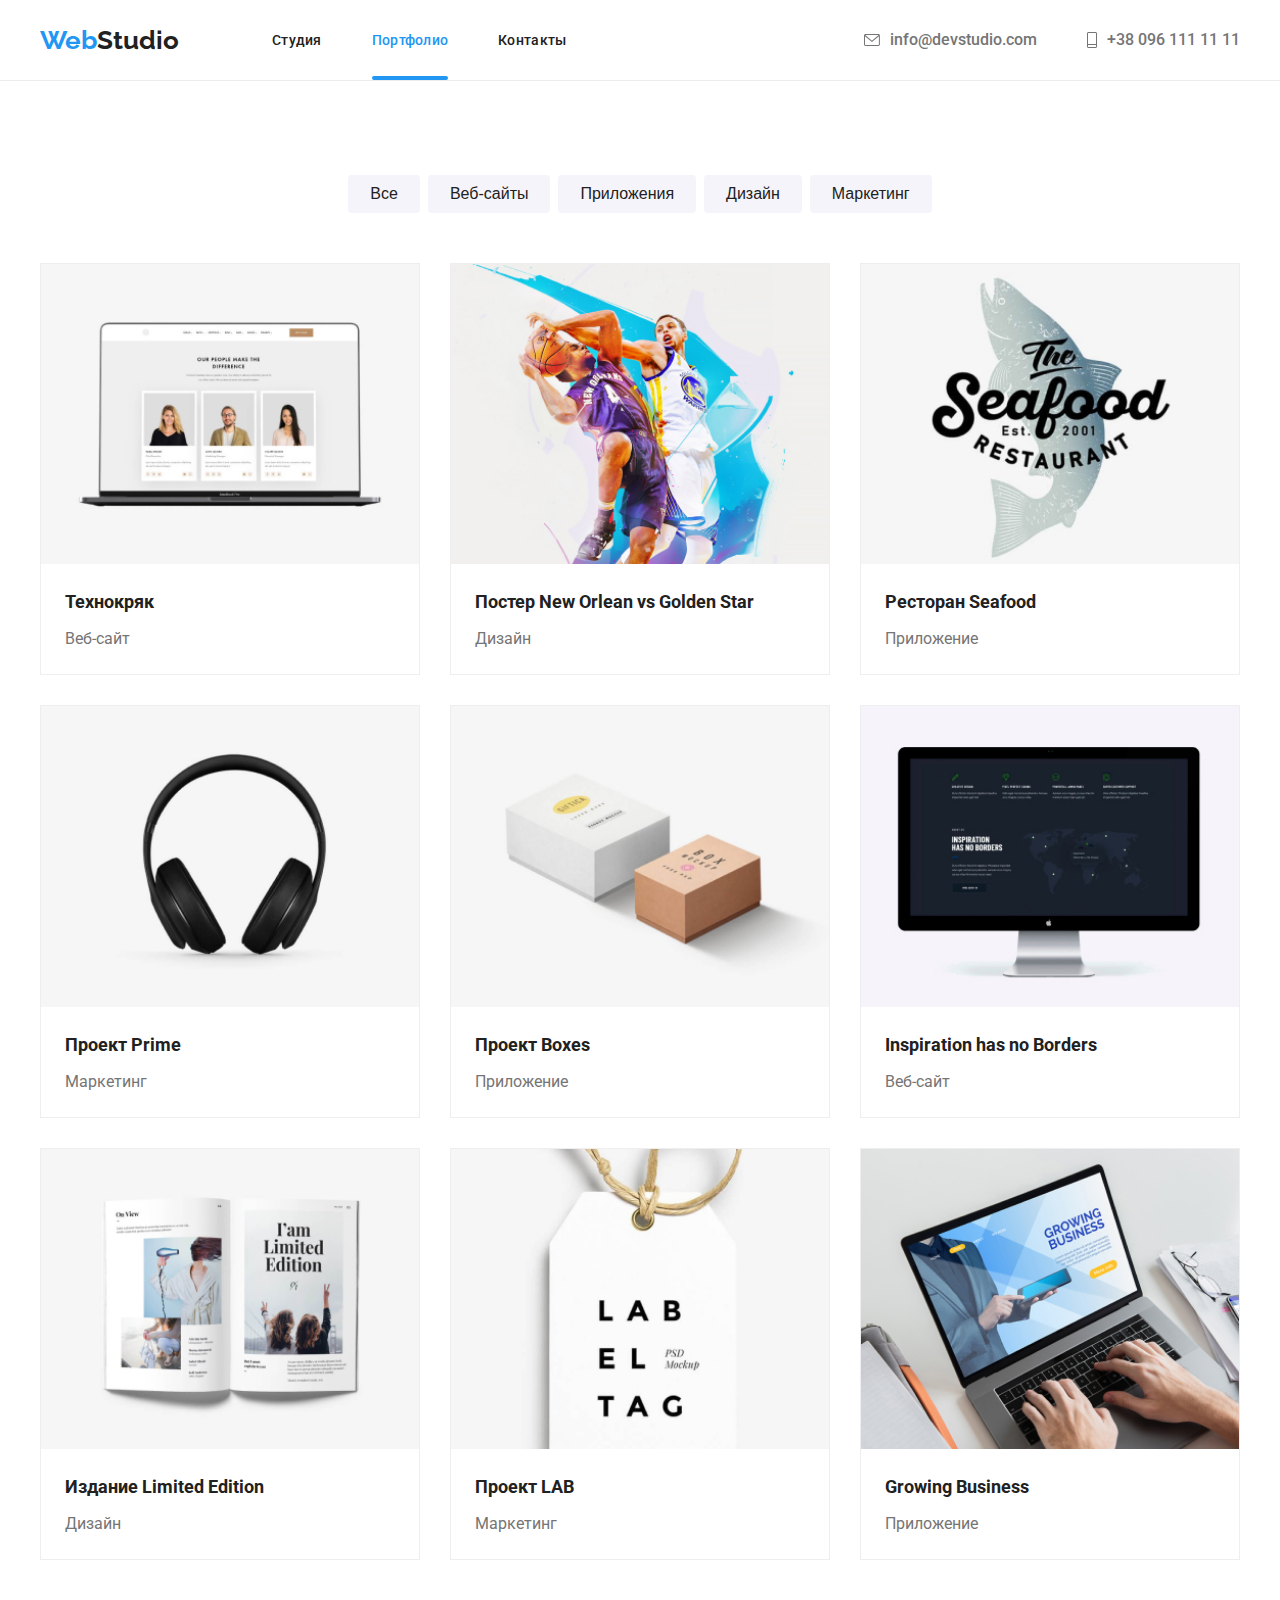
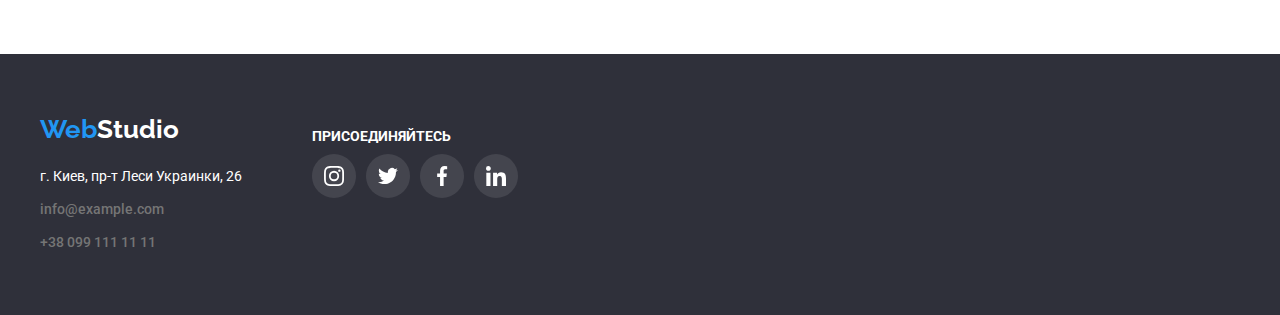
==== portfolio.html @ 8e9c4637 "kloniruet iz repozitoriya 05" ====
<!DOCTYPE html>
<html lang="en">

<head>
    <meta charset="UTF-8" />
    <meta name="viewport" content="width=device-width, initial-scale=1.0" />
    <title>portfolio</title>
    <link rel="stylesheet" href="https://cdnjs.cloudflare.com/ajax/libs/modern-normalize/1.0.0/modern-normalize.css"
        integrity="sha512-Zx6MlUMKSVJoQ+83OwhdILe8cSEsCzfqThJd7J/VA2UrK6Ctj85p+xzqfyuNXE5B1k25uUdmJ2OzItbBy9GHAQ=="
        crossorigin="anonymous" />
    <link href="https://fonts.googleapis.com/css2?family=Raleway:wght@700&family=Roboto:wght@400;500;700&display=swap"
        rel="stylesheet">
    <link rel="stylesheet" href="css/style.css" />
</head>

<body>

    <!--SHAPKA-->


    <header class="header portfolio">
        <div class="container">

            <div class="nav">
                <nav class="main-nav">
                    <a href=""><span class="web">Web</span><span class="high-studio">Studio</span></a>
                    <ul class="site-navi list">
                        <li class="item"><a class="link" href="./index.html">Студия</a></li>
                        <li class="item"><a class="link" href=""><span class="second-navi">Портфолио</span></a></li>
                        <li class="item"><a class="link" href="">Контакты</a></li>
                    </ul>
                </nav>
                <ul class="link-type list">
                    <li class="item-info">

                        <a class="link" href="mailto:info@devstudio.com">
                            <svg class="link-icon" width="16" height="12">
                                <use href="./images/sprite.svg#konvert"></use>
                            </svg>info@devstudio.com</a></li>



                    <li class="item-info">
                        <a class="link" href="tel:+380961111111">
                            <svg class="link-icon" width="10" height="16">
                                <use href="./images/sprite.svg#tel"></use>
                            </svg>+38 096 111 11 11</a></li>
                </ul>
            </div>
        </div>
    </header>





    <main>
        <!--PORTFOLIO-->
        <section class="primery-main">
            <div class="container">

                <h1 class="skryt">skroi menya</h1>
                <ul class="main-list list">
                    <li class="main-item"><button class="main-list-filtr">Все</button></li>
                    <li class="main-item"><button class="main-list-filtr">Веб-сайты</button></li>
                    <li class="main-item"><button class="main-list-filtr">Приложения</button></li>
                    <li class="main-item"><button class="main-list-filtr">Дизайн</button></li>
                    <li class="main-item"><button class="main-list-filtr">Маркетинг</button></li>
                </ul>

                <div class="div-foto">
                    <ul class="main-foto list">
                        <li>  
                                                
                            <a href="" class="main-foto-text">
                            <div class="thumb"><img src="./images/potrfolio/img.jpg" alt="фотки на ноутбуке">
                              <div class="thumb-text"><p>Технокряк это современная площадка распространения коронавируса. 
                                  Компании используют эту платформу для цифрового
                            шпионажа и атак на защищённые сервера конкурентов.</p>
                              </div>
                         </div>
                               
                                <h2 class="tovar">Технокряк</h2>
                                <p class="put-tovara">Веб-сайт</p>

                            </a>
                        </li>
                        <li><a href="" class="main-foto-text"><div class="thumb">
                                <img src="./images/potrfolio/img(1).jpg" alt="это баскетболисты" width="370">
                            <div class="thumb-text">
                                <p>Технокряк это современная площадка распространения коронавируса.
                                    Компании используют эту платформу для цифрового
                                    шпионажа и атак на защищённые сервера конкурентов.</p>
                            </div></div>
                                <h2 class="tovar">Постер New Orlean vs Golden Star</h2>
                                <p class="put-tovara">Дизайн</p>
                            </a>
                        </li>
                        <li><a href="" class="main-foto-text"><div class="thumb">
                                <img src="./images/potrfolio/img(2).jpg" alt="логотип ресторана" width="370">
                            <div class="thumb-text">
                                <p>Технокряк это современная площадка распространения коронавируса.
                                    Компании используют эту платформу для цифрового
                                    шпионажа и атак на защищённые сервера конкурентов.</p>
                            </div></div>

                                <h2 class="tovar">Ресторан Seafood</h2>
                                <p class="put-tovara">Приложение</p>
                            </a>
                        </li>
                        <li><a href="" class="main-foto-text"><div class="thumb">
                                <img src="./images/potrfolio/img(3).jpg" alt="наушники" width="370">
                            <div class="thumb-text">
                                <p>Технокряк это современная площадка распространения коронавируса.
                                    Компании используют эту платформу для цифрового
                                    шпионажа и атак на защищённые сервера конкурентов.</p>
                            </div></div>
                                <h2 class="tovar">Проект Prime</h2>
                                <p class="put-tovara">Маркетинг</p>
                            </a>
                        </li>
                        <li><a href="" class="main-foto-text"><div class="thumb">
                                <img src="./images/potrfolio/img(4).jpg" alt="коробки" width="370">
                            <div class="thumb-text">
                                <p>Технокряк это современная площадка распространения коронавируса.
                                    Компании используют эту платформу для цифрового
                                    шпионажа и атак на защищённые сервера конкурентов.</p>
                            </div></div>
                                <h2 class="tovar">Проект Boxes</h2>
                                <p class="put-tovara">Приложение</p>
                            </a>
                        </li>
                        <li><a href="" class="main-foto-text"><div class="thumb">
                                <img src="./images/potrfolio/img(5).jpg" alt="компьютр" width="370">
                            <div class="thumb-text">
                                <p>Технокряк это современная площадка распространения коронавируса.
                                    Компании используют эту платформу для цифрового
                                    шпионажа и атак на защищённые сервера конкурентов.</p>
                            </div></div>
                                <h2 class="tovar">Inspiration has no Borders</h2>
                                <p class="put-tovara">Веб-сайт</p>
                            </a>
                        </li>
                        <li><a href="" class="main-foto-text">
                            <div class="thumb">
                                <img src="./images/potrfolio/img(6).jpg" alt="открытая книга" width="370">
                            <div class="thumb-text">
                                <p>Технокряк это современная площадка распространения коронавируса.
                                    Компании используют эту платформу для цифрового
                                    шпионажа и атак на защищённые сервера конкурентов.</p>
                            </div></div>
                                <h2 class="tovar">Издание Limited Edition</h2>
                                <p class="put-tovara">Дизайн</p>
                            </a>
                        </li>
                        <li><a href="" class="main-foto-text">
                            <div class="thumb">
                                <img src="./images/potrfolio/img(7).jpg" alt="бумажная этикетка" width="370">
                            <div class="thumb-text">
                                <p>Технокряк это современная площадка распространения коронавируса.
                                    Компании используют эту платформу для цифрового
                                    шпионажа и атак на защищённые сервера конкурентов.</p>
                            </div></div>
                                <h2 class="tovar">Проект LAB</h2>
                                <p class="put-tovara">Маркетинг</p>
                            </a>
                        </li>
                        <li><a href="" class="main-foto-text">
                            <div class="thumb">
                                <img src="./images/potrfolio/img(8).jpg" alt="рука на клавиатуре" width="370">
                            <div class="thumb-text">
                                <p>Технокряк это современная площадка распространения коронавируса.
                                    Компании используют эту платформу для цифрового
                                    шпионажа и атак на защищённые сервера конкурентов.</p>
                            </div></div>
                                <h2 class="tovar">Growing Business</h2>
                                <p class="put-tovara">Приложение</p>
                            </a>
                        </li>
                    </ul>
                </div>
            </div>

        </section>
    </main>
    <!--KONEC-->


    <footer>
        <div class="container flexbox">

            <div class="content-box">
                <a href="index.html"><span class="web">Web</span><span class="under-studio">Studio</span></a>
                <address class="street">
                    г. Киев, пр-т Леси Украинки, 26
                    <ul class="link-info list">
                        <li><a class="link" href="mailto:info@example.com">info@example.com</a></li>
                        <li><a class="link" href="tel:+380961111111">+38 099 111 11 11</a></li>
                    </ul>
                </address>

            </div>
            <div class="social-link content-box">
                <p>ПРИCОЕДИНЯЙТЕCЬ</p>

                <ul class="social-footer list">
                    <li><a class="footer-icons" href="">
                            <svg class="social-icon" width="20px" height="20px">
                                <use href="./images/sprite.svg#instagram"></use>
                            </svg></a></li>

                    <li><a class="footer-icons" href="">
                            <svg class="social-icon" width="20px" height="20px">
                                <use href="./images/sprite.svg#twitter"></use>
                            </svg></a></li>

                    <li><a class="footer-icons" href="">
                            <svg class="social-icon" width="20px" height="20px">
                                <use href="./images/sprite.svg#facebook"></use>
                            </svg></a></li>

                    <li><a class="footer-icons" href="">
                            <svg class="social-icon" width="20px" height="20px">
                                <use href="./images/sprite.svg#linkedin"></use>
                            </svg></a></li>

                </ul>


            </div>
        </div>
    </footer>
    <script src="./js/modal.js"></script>

</body>

</html>
---- css/style.css ----
.skryt {
  display: none;
}

body {
  margin: 0;
}

body {
  font-family: Roboto;
}

.container {
  width: 1200px;
  padding-left: 15px;
  padding-right: 15px;
  margin-left: auto;
  margin-right: auto;
}

:root {
  --primery-text-color: #757575;
  --primery-title-color: #212121;
  --logo-color: #2196f3;
}

.list {
  list-style-type: none;
}

h1,
h2,
h3,
h4,
h5,
h6 {
  font-family: Roboto;
}

h2,
h3 {
  color: var(--primery-title-color);
}

p {
  color: var(--primery-text-color);
}

.konec .link {
  font-style: normal;
}

a {
  font-family: Roboto;
  text-decoration: none;
}

.portfolio {
  border-bottom: 1px solid #ececec;
}

.header {
  background-color: #fff;
}

.web {
  color: var(--logo-color);
  font-family: Raleway;
  font-weight: bold;
  font-size: 26px;
  line-height: 1.192;
}
.high-studio {
  color: var(--primery-title-color);
  font-family: Raleway;
  font-weight: bold;
  font-size: 26px;
  line-height: 1.192;
  margin-right: 93px;
}

.under-studio {
  color: #fff;
  font-family: Raleway;
  font-weight: bold;
  font-size: 26px;
  line-height: 1.192;
}

.nav {
  display: inline-block;
  display: flex;
  align-items: center;
}

.main-nav {
  display: flex;
  align-items: center;
}

.site-navi {
  display: flex;
  margin: 0;
  padding: 0;
}

.site-navi li {
  margin-right: 50px;
  /* padding-top: 32px;
  padding-bottom: 32px; */
}

.site-navi .item:last-child {
  margin-right: 0;
}

.site-navi a {
  color: var(--primery-title-color);
}

.site-navi .link {
  display: block;
  position: relative;
  padding-top: 32px;
  padding-bottom: 32px;
  font-weight: 500;
  font-size: 14px;
  line-height: 1.142;
  letter-spacing: 0.02em;
}

.site-navi .link::after {
  position: absolute;
  content: "";
  display: block;
  left: 0;
  bottom: 0;
  border-radius: 2px;
  width: 100%;
  height: 4px;
  opacity: 0;
  background-color: var(--logo-color);
  transition-property: var(--logo-color);
  transition-duration: 250ms;
  transition-timing-function: cubic-bezier(0.4, 0, 0.2, 1);
}

.site-navi .link:hover,
.link-type .link:focus {
  color: var(--logo-color);
}

.site-navi .link:hover::after,
.link-type .link:focus::after {
  opacity: 1;
}

.link-type {
  display: flex;
  margin-left: auto;
  margin-top: 0;
  margin-bottom: 0;
  padding-left: 0;
}

.link-type .link {
  font-weight: 500;
}

.item-info {
  display: flex;
  align-items: center;
}

.link {
  display: flex;
  align-items: center;
  fill: #757575;
  transition-property: var(--logo-color);
  transition-duration: 250ms;
  transition-timing-function: cubic-bezier(0.4, 0, 0.2, 1);
}

.link-icon {
  margin-right: 10px;
}

.link:hover,
.link:focus {
  color: var(--logo-color);
  fill: var(--logo-color);
}

.item-info {
  margin-right: 50px;
}

.link-type .item-info:last-child {
  margin-right: 0;
}

.first-navi {
  color: var(--logo-color);
}

.first-navi:after {
  position: absolute;
  content: "";
  display: block;
  left: 0;
  bottom: 0;
  border-radius: 2px;
  width: 100%;
  height: 4px;
  background-color: var(--logo-color);
  transition-property: var(--logo-color);
  transition-duration: 250ms;
  transition-timing-function: cubic-bezier(0.4, 0, 0.2, 1);
}

.second-navi {
  color: var(--logo-color);
}

.second-navi:after {
  position: absolute;
  content: "";
  display: block;
  left: 0;
  bottom: 0;
  border-radius: 2px;
  width: 100%;
  height: 4px;
  background-color: var(--logo-color);
  transition-property: var(--logo-color);
  transition-duration: 250ms;
  transition-timing-function: cubic-bezier(0.4, 0, 0.2, 1);
}

.link-type a {
  color: var(--primery-text-color);
}

.primery-section {
  max-width: 1600px;
  height: 600px;
  margin-left: auto;
  margin-right: auto;
  background-image: linear-gradient(
      to right,
      rgba(47, 48, 58, 0.4),
      rgba(47, 48, 58, 0.4)
    ),
    url("../images/overlay.jpg");
  background-repeat: no-repeat;
  background-position: center;
  background-size: cover;
}

.primery-section .order {
  color: #fff;
  background-color: var(--logo-color);
}

.order {
  padding: 10px 32px;
  border-radius: 5px;
  border: transparent;
  margin-bottom: 214px;
  cursor: pointer;
}

.order-type {
  text-align: center;
  margin-top: 30px;
}

.backdrop {
  position: fixed;
  top: 0;
  left: 0;
  width: 100%;
  height: 100%;
  transition-property: var(--logo-color);
  transition-duration: 250ms;
  transition-timing-function: cubic-bezier(0.4, 0, 0.2, 1);
  transition: opacity 250ms cubic-bezier(0.4, 0, 0.2, 1);
  background-color: rgba(0, 0, 0, 0.5);
}

.backdrop.is-hidden {
  opacity: 0;
  pointer-events: none;
}

.modal {
  position: absolute;
  top: 50%;
  left: 50%;
  padding: 20px;
  transform: translate(-50%, -50%);
  height: 581px;
  width: 528px;
  border-radius: 4px;
  background-color: #fff;
}

.iks {
  display: block;
  cursor: pointer;
  padding: 0;
  width: 30px;
  height: 30px;
  border-radius: 50%;
  background-color: #fff;
  margin-left: auto;
  border: 1px solid rgba(0, 0, 0, 0.1);
}

.primery-div {
  width: 1230px;
  align-items: center;
  padding-left: 15px;
  padding-right: 15px;
}

.primery-title {
  font-weight: 900;
  font-size: 44px;
  line-height: 1.363;
  color: #fff;
  text-align: center;
  margin-top: 0;
  margin-bottom: 0;
  padding-top: 200px;
}

.second-section {
  background-color: #fff;
  padding-top: 94px;
  padding-bottom: 94px;
}

.second-list {
  display: flex;
  margin: 0;
  padding: 0;
}

.second-list li {
  margin-right: 30px;
}

.second-list h3 {
  width: 270px;
}

.second-list li:last-child {
  margin-right: 0;
}

.second-skills {
  display: flex;
  justify-content: center;
  align-items: center;
  border-radius: 4px;
  width: 270px;
  height: 120px;
  background-color: #f5f4fa;
}

.second-container {
  width: 1230px;
  padding-left: 15px;
  padding-right: 15px;
  margin: auto;
}

.second-title {
  margin-top: 30px;
  margin-bottom: 10px;
  font-weight: bold;
  font-size: 14px;
  line-height: 1.142;
}

.second-text {
  margin: 0;
  font-weight: normal;
  font-size: 14px;
  line-height: 1.714;
}

.foto-section {
  background-color: #fff;
  padding-bottom: 94px;
}

.second-big-title {
  margin-top: 0;
  margin-bottom: 0;
  font-weight: bold;
  font-size: 36px;
  line-height: 1.166;
  text-align: center;
  padding-bottom: 50px;
}

.second-item {
  display: flex;
  margin: 0;
  padding: 0;
  padding-inline-start: 0;
}

.second-item .item {
  margin-right: 30px;
}

.second-item .item:last-child {
  margin-right: 0;
}

.foto-text {
  position: relative;
}

.bg-text {
  position: absolute;
  display: block;
  width: 100%;
  height: 70px;
  margin-top: -70px;
  text-align: center;
  align-items: center;
  background-color: rgba(47, 48, 58, 0.8);
}

.bg-text h2 {
  padding-top: 27px;
  padding-bottom: 27px;
  margin: 0;
  font-weight: bold;
  font-size: 14px;
  line-height: 1.142;
  text-align: center;
  letter-spacing: 0.03em;
  text-transform: uppercase;
  color: #ffffff;
}

.tretii-section {
  background-color: #f5f4fa;
  padding-top: 94px;
  padding-bottom: 94px;
}

.tretii-div {
  width: 1230px;
  padding-left: 15px;
  padding-right: 15px;
  margin: auto;
  align-items: center;
}

.tretii-section h2 {
  margin-top: 0;
  margin-bottom: 0;
  text-align: center;
  font-weight: bold;
  font-size: 36px;
  line-height: 1.166;
  text-align: center;
  padding-bottom: 50px;
}

.tretii-list {
  display: flex;
  margin: 0;
  padding: 0;
  align-items: center;
}

.social {
  display: flex;
  padding: 0;
  margin-top: 0;
  margin-bottom: 0;
  justify-content: center;
}

.icons {
  display: inline-flex;
  justify-content: center;
  align-items: center;
  width: 44px;
  height: 44px;
  border-radius: 50%;
  fill: #afb1b8;
  transition-property: var(--logo-color);
  transition-duration: 250ms;
  transition-timing-function: cubic-bezier(0.4, 0, 0.2, 1);
}

.icons:hover,
.icons:focus {
  fill: #ffffff;
  background-color: var(--logo-color);
}

.social li {
  margin-top: 16px;
  margin-bottom: 0;
  border-radius: 50%;
}

.social li:not(:last-child) {
  margin-right: 10px;
}

.team-item {
  margin-right: 30px;
  background-color: #fff;
  padding-bottom: 30px;
}

.team-item:last-child {
  margin-right: 0;
}

.name-title {
  margin-top: 0;
  margin-bottom: 0;
  text-align: center;
  padding-top: 30px;
  padding-bottom: 10px;
}

.name-text {
  margin-top: 0;
  margin-bottom: 0;
  text-align: center;
}

.social .name-title {
  font-weight: 500;
  font-size: 16px;
  line-height: 1.187;
}

.name-text {
  font-size: 16px;
  line-height: 1.187;
}

.client {
  padding-top: 94px;
  padding-bottom: 94px;
}

.client h2 {
  margin-top: 0;
  margin-bottom: 0;
  font-weight: bold;
  font-size: 36px;
  line-height: 1.166;
  text-align: center;
}

.logo-icons {
  display: flex;
  padding-left: 0;
  justify-content: center;
  margin-bottom: 0;
  margin-top: 50px;
  margin-right: auto;
  margin-left: auto;
}

.company-icons {
  display: flex;
  justify-content: center;
  align-items: center;
  width: 170px;
  height: 90px;
  border: 1px solid #afb1b8;
  border-radius: 4px;
  fill: #afb1b8;
  transition-property: var(--logo-color);
  transition-duration: 250ms;
}

.company-icons:hover,
.company-icons:focus {
  border: 1px solid #2196f3;
  color: var(--logo-color);
  fill: var(--logo-color);
}

.logo-icons li:not(:last-child) {
  margin-right: 30px;
}

.logo-icons li:hover,
.logo-icons li:hover {
  fill: var(--logo-color);
  color: var(--logo-color);
}

.primery-main {
  background-color: #ffffff;
  padding-top: 94px;
  padding-bottom: 94px;
}

.primery-div {
  width: 1230px;
  padding-left: 15px;
  padding-right: 15px;
  margin-right: auto;
  margin-left: auto;
}

.main-list {
  display: flex;
  margin: 0;
  padding: 0;
  justify-content: center;
}

.main-list li {
  border-radius: 4px;
  margin-right: 8px;
}

.main-list li:last-child {
  margin-right: 0;
}

.main-list-filtr {
  display: inline-block;
  padding: 6px 22px;
  font-weight: 500;
  font-size: 16px;
  line-height: 1.625;
  text-align: center;
  background-color: #f5f4fa;
  color: var(--primery-title-color);
  border: transparent;
  cursor: pointer;
  border-radius: 4px;
  transition-property: var(--logo-color);
  transition-duration: 250ms;
  transition-timing-function: cubic-bezier(0.4, 0, 0.2, 1);
}

.main-list-filtr:hover {
  background-color: var(--logo-color);
  color: #fff;
  box-shadow: 0px 3px 1px rgba(0, 0, 0, 0.1), 0px 1px 2px rgba(0, 0, 0, 0.08),
    0px 2px 2px rgba(0, 0, 0, 0.12);
}

.div-foto {
  padding-top: 20px;

  overflow: hidden;
}

.main-foto {
  height: auto;
  display: inline-flex;
  flex-wrap: wrap;
  margin: 0;
  padding-left: 0;
  padding-right: 0;
  padding-bottom: 0;
}

/* .thumb::before {
  position: absolute;
  display: inline-block;
  content: "";
  width: 100%;
  height: 100%;
  opacity: 0;
  background-color: rgba(207, 30, 30, 0.514);
} */

/* .thumb:hover::before {
  opacity: 1;
} */

.thumb {
  position: relative;
  display: flex;
  overflow: hidden;
}

.thumb-text {
  position: absolute;
  display: block;
  opacity: 0;
  color: #ffffff;
  transform: translateY(100%);
  background-color: rgba(33, 150, 243, 0.9);
  transition-property: var(--logo-color);
  transition-duration: 250ms;
  transition-timing-function: cubic-bezier(0.4, 0, 0.2, 1);
}

.main-foto-text:hover .thumb-text {
  opacity: 1;
  transform: translateY(0);
}

.thumb-text p {
  margin: 0;
  padding: 63px 24px;
  color: #fff;
  left: 239px;
  top: 325px;
  font-size: 18px;
  line-height: 28px;
  letter-spacing: 0.03em;
}

img {
  display: block;
  width: 100%;
  height: auto;
}

.main-foto li {
  width: calc((100% - 60px) / 3);
  margin-right: 30px;
  margin-top: 30px;
  padding-bottom: 20px;
  background-color: #ffffff;
  border: 1px solid #eeeeee;
  box-sizing: border-box;
}

.main-foto li:nth-child(3n) {
  margin-right: 0;
}

.main-foto li:hover,
.main-foto li:focus {
  box-shadow: 0px 1px 1px rgba(0, 0, 0, 0.12), 0px 4px 4px rgba(0, 0, 0, 0.06),
    1px 4px 6px rgba(0, 0, 0, 0.16);
}

.tovar {
  font-weight: bold;
  font-size: 18px;
  line-height: 2;
  margin-top: 0;
  margin-bottom: 0;
  padding-top: 20px;
  padding-bottom: 4px;
  padding-left: 24px;
  padding-right: 24px;
}

.put-tovara {
  font-size: 16px;
  line-height: 1.875;
  margin-top: 0;
  margin-bottom: 0;
  padding-left: 24px;
  padding-right: 24px;
}

footer {
  background-color: #2f303a;
  padding-bottom: 60px;
  padding-top: 60px;
}

.konec-div {
  padding-left: 15px;
  padding-right: 15px;
  margin: auto;
  padding-top: 60px;
}

address {
  font-style: normal;
}

.konec .link {
  font-style: normal;
}

.flexbox {
  display: flex;
  justify-content: flex-start;
}

.content-box {
  align-items: center;
}

.social-link {
  margin: 0;
  padding: 0;
}

.social-link p {
  margin-bottom: 0;
  font-weight: 700;
  font-size: 14px;
  line-height: 1.145;
  color: #fff;
}

.social-footer li:not(:last-child) {
  margin-right: 10px;
}

.social-footer {
  display: flex;
  padding: 0;
  margin-top: 10px;
  margin-bottom: 0;
}

.footer-icons {
  display: inline-flex;
  justify-content: center;
  align-items: center;
  width: 44px;
  height: 44px;
  border-radius: 50%;
  background-color: rgba(255, 255, 255, 0.1);
  transition-property: var(--logo-color);
  transition-duration: 250ms;
  transition-timing-function: cubic-bezier(0.4, 0, 0.2, 1);
}

.footer-icons:hover,
.footer-icons:focus {
  background-color: var(--logo-color);
}

.social-icon {
  fill: #fff;
}

.street {
  color: #fff;
  font-size: 14px;
  line-height: 1.714;
  padding-top: 20px;
  padding-bottom: 0;
  border-bottom: 0px;
  margin-right: 70px;
}

.link-info {
  margin-top: 0;
  margin-bottom: 0;
  padding-left: 0;
}

.link-info .link {
  color: var(--primery-text-color);
  font-weight: 500;
  font-size: 14px;
  line-height: 1.714;
}

.link-info li {
  padding-top: 9px;
}

.link-info .link:hover,
.link-info .link:focus {
  color: var(--logo-color);
}
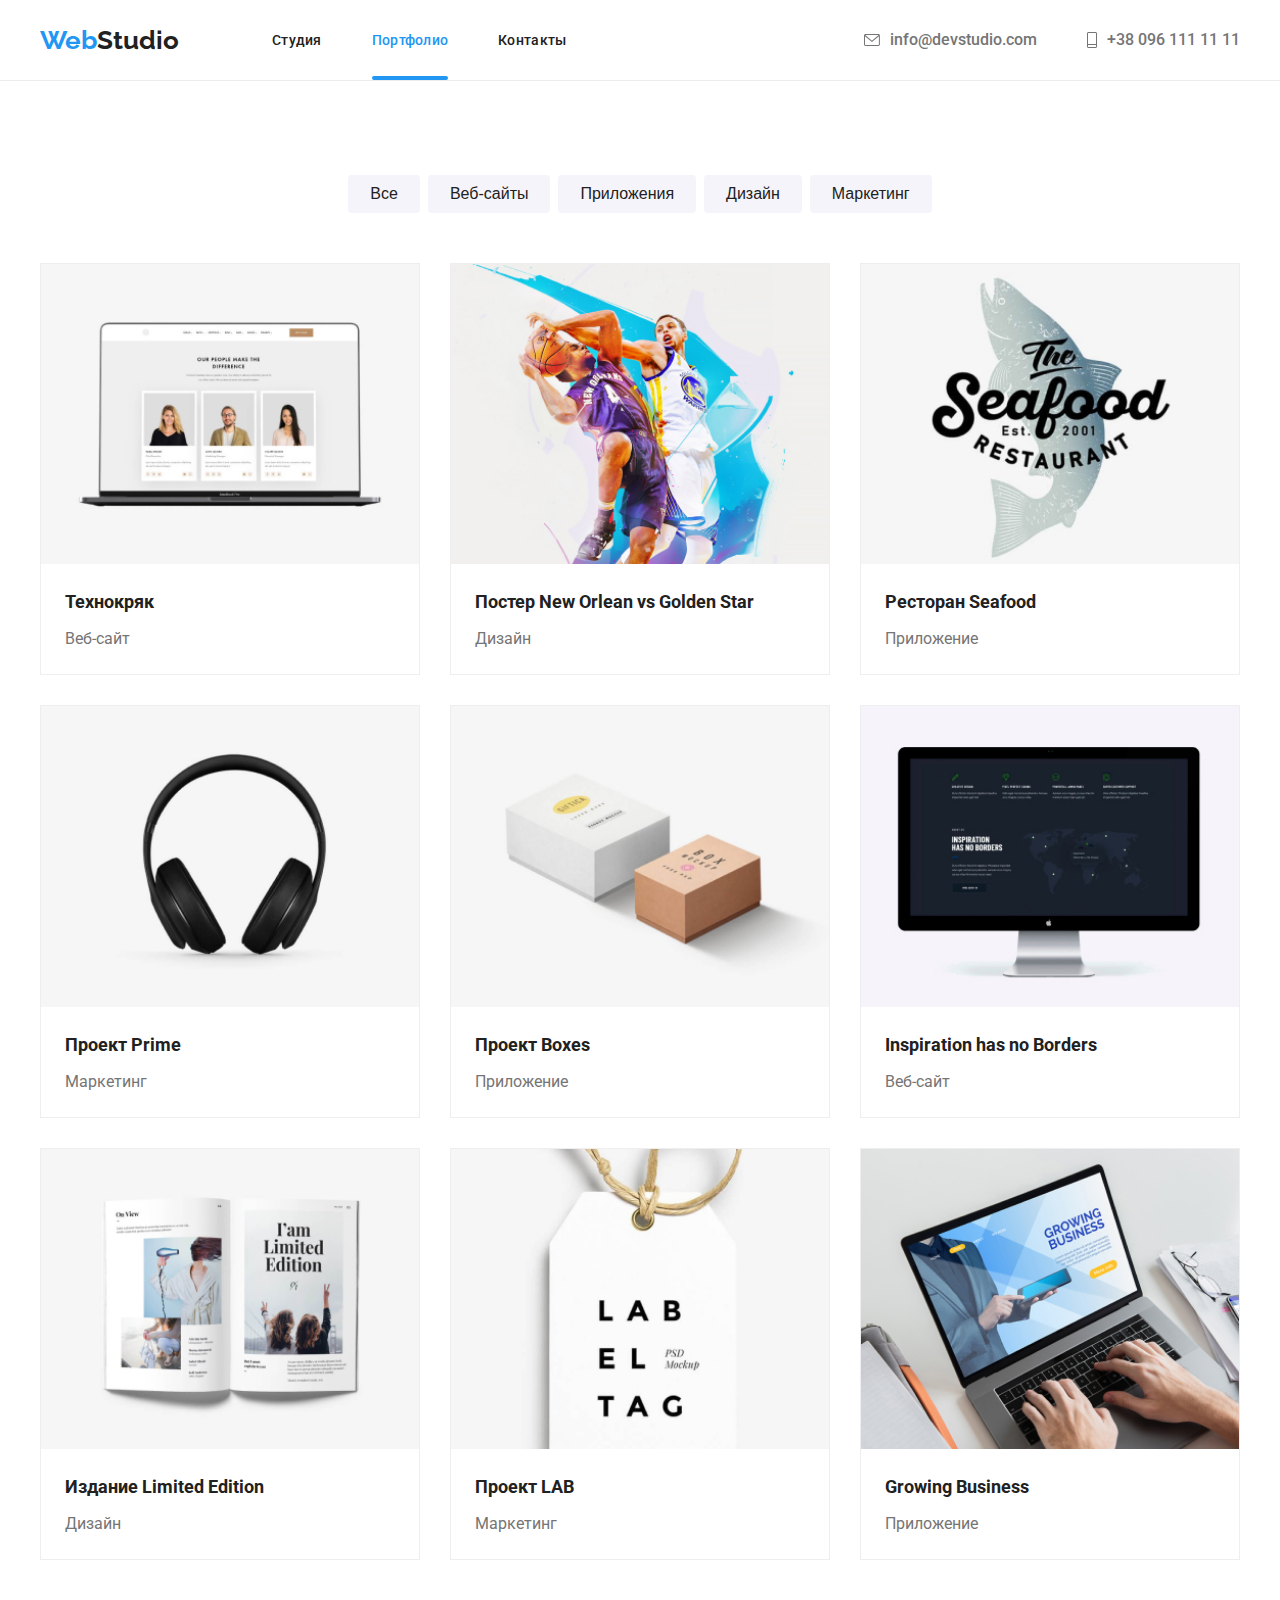
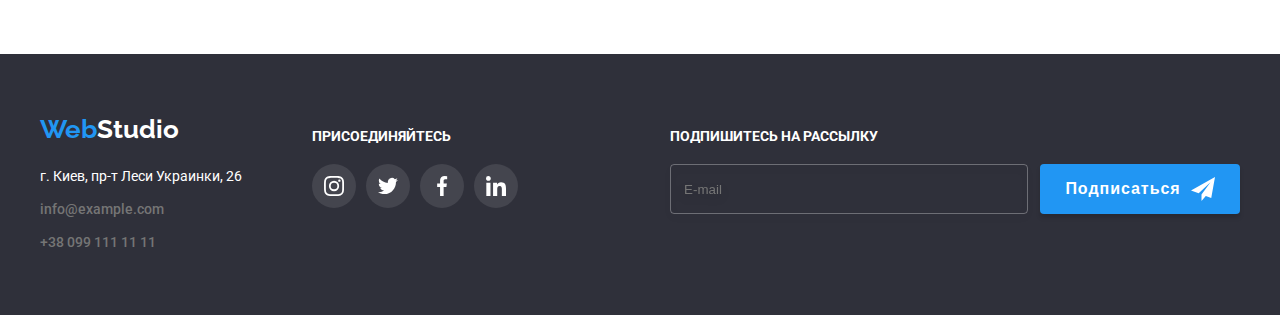
==== commit 4ef30b69: "zadaet kastomnyi checkbox i dobavlyaet rassylki v footer" ====
--- a/portfolio.html
+++ b/portfolio.html
@@ -73,8 +73,10 @@
                         <li>  
                                                 
                             <a href="" class="main-foto-text">
-                            <div class="thumb"><img src="./images/potrfolio/img.jpg" alt="фотки на ноутбуке">
-                              <div class="thumb-text"><p>Технокряк это современная площадка распространения коронавируса. 
+                            <div class="thumb">
+                                <img src="./images/potrfolio/img.jpg" alt="фотки на ноутбуке">
+                              <div class="thumb-text">
+                                  <p>Технокряк это современная площадка распространения коронавируса. 
                                   Компании используют эту платформу для цифрового
                             шпионажа и атак на защищённые сервера конкурентов.</p>
                               </div>
@@ -188,7 +190,7 @@
 
     <footer>
         <div class="container flexbox">
-
+    
             <div class="content-box">
                 <a href="index.html"><span class="web">Web</span><span class="under-studio">Studio</span></a>
                 <address class="street">
@@ -198,35 +200,52 @@
                         <li><a class="link" href="tel:+380961111111">+38 099 111 11 11</a></li>
                     </ul>
                 </address>
-
+    
             </div>
             <div class="social-link content-box">
                 <p>ПРИCОЕДИНЯЙТЕCЬ</p>
-
+    
                 <ul class="social-footer list">
                     <li><a class="footer-icons" href="">
                             <svg class="social-icon" width="20px" height="20px">
                                 <use href="./images/sprite.svg#instagram"></use>
                             </svg></a></li>
-
+    
                     <li><a class="footer-icons" href="">
                             <svg class="social-icon" width="20px" height="20px">
                                 <use href="./images/sprite.svg#twitter"></use>
                             </svg></a></li>
-
+    
                     <li><a class="footer-icons" href="">
                             <svg class="social-icon" width="20px" height="20px">
                                 <use href="./images/sprite.svg#facebook"></use>
                             </svg></a></li>
-
+    
                     <li><a class="footer-icons" href="">
                             <svg class="social-icon" width="20px" height="20px">
                                 <use href="./images/sprite.svg#linkedin"></use>
                             </svg></a></li>
-
+    
                 </ul>
-
-
+    
+    
+            </div>
+    
+            <div class="content-box subscribe">
+                <p class="subscribe-text">ПОДПИШИТЕСЬ НА РАССЫЛКУ</p>
+    
+                <form class="subscribe-footer">
+                    <div class="subscribe-box">
+                        <input class="email" type="email" name="subscribe-mail" id="subscribe-mail" placeholder="   E-mail">
+                        <label for="mail"></label>
+    
+                        <button class="subscribe-btn" type="submit">Подписаться
+    
+                        </button></div>
+    
+    
+                </form>
+    
             </div>
         </div>
     </footer>
--- a/css/style.css
+++ b/css/style.css
@@ -297,7 +297,6 @@
   position: absolute;
   top: 50%;
   left: 50%;
-  padding: 20px;
   transform: translate(-50%, -50%);
   height: 581px;
   width: 528px;
@@ -314,7 +313,177 @@
   border-radius: 50%;
   background-color: #fff;
   margin-left: auto;
+  margin-right: 8px;
+  margin-top: 8px;
+  transition-duration: 250ms;
+  transition-timing-function: cubic-bezier(0.4, 0, 0.2, 1);
   border: 1px solid rgba(0, 0, 0, 0.1);
+}
+
+.iks:hover {
+  color: var(--logo-color);
+}
+
+.modal-container {
+  width: 528px;
+  padding-left: 40px;
+  padding-right: 40px;
+}
+
+.modal-container h2 {
+  margin-top: 0;
+  margin-bottom: 12px;
+  font-weight: bold;
+  font-size: 20px;
+  text-align: center;
+  line-height: 23px;
+  letter-spacing: 0.03em;
+  color: #212121;
+}
+
+.form {
+  width: 448px;
+}
+
+.form-field {
+  position: relative;
+  display: flex;
+  flex-direction: column;
+  margin-bottom: 10px;
+  font-family: Roboto;
+  font-style: normal;
+  font-weight: normal;
+  font-size: 12px;
+  line-height: 1.666;
+  letter-spacing: 0.01em;
+  color: #757575;
+}
+.form-box {
+  height: 40px;
+  border: 1px solid rgba(33, 33, 33, 0.2);
+  box-sizing: border-box;
+  border-radius: 4px;
+  padding-left: 33px;
+  color: #757575;
+  cursor: pointer;
+  transition-duration: 250ms;
+  transition-timing-function: cubic-bezier(0.4, 0, 0.2, 1);
+}
+
+.form-field:hover > .modal-icons,
+.form-field:focus > .modal-icons {
+  fill: #2196f3;
+}
+
+.form-field:hover > .form-box,
+.form-field:focus > .form-box {
+  border: 1px solid #2196f3;
+}
+
+.form-comment:hover > .form-box-text,
+.form-comment:focus > .form-box-text {
+  border: 1px solid #2196f3;
+}
+
+.form-box-text {
+  cursor: pointer;
+  padding: 12px 16px;
+  height: 120px;
+  border-radius: 4px;
+  font-size: 12px;
+  line-height: 1.666;
+  letter-spacing: 0.01em;
+  transition-duration: 250ms;
+  transition-timing-function: cubic-bezier(0.4, 0, 0.2, 1);
+  border: 1px solid rgba(33, 33, 33, 0.2);
+}
+
+.form-comment {
+  display: flex;
+  flex-direction: column;
+  font-size: 12px;
+  line-height: 1.666;
+  letter-spacing: 0.01em;
+  margin-bottom: 20px;
+  color: #757575;
+}
+
+.send-modal {
+  cursor: pointer;
+  margin-top: 30px;
+  margin-left: auto;
+  margin-right: auto;
+  font-weight: bold;
+  font-size: 16px;
+  line-height: 1.875;
+  display: block;
+  align-items: center;
+  text-align: center;
+  letter-spacing: 0.06em;
+  width: 200px;
+  height: 50px;
+  color: #ffffff;
+  border: transparent;
+  box-shadow: 0px 4px 4px rgba(0, 0, 0, 0.15);
+  border-radius: 4px;
+  background-color: var(--logo-color);
+}
+
+.contract {
+  display: flex;
+  align-items: center;
+  justify-content: center;
+  font-size: 14px;
+  line-height: 1.714;
+  letter-spacing: 0.03em;
+}
+
+.contract-link {
+  text-decoration: underline;
+  color: var(--logo-color);
+}
+
+.contract-box {
+  display: flex;
+  align-items: center;
+  margin-left: 9px;
+}
+
+.modal-icons {
+  position: absolute;
+  display: inline-block;
+  top: 66%;
+  left: 15px;
+  transform: translate(-50%, -50%);
+  cursor: pointer;
+}
+
+.checkbox {
+  appearance: none;
+  position: absolute;
+}
+
+.galochka {
+  display: inline-block;
+  width: 16px;
+  height: 15px;
+  border-radius: 4px;
+  margin-right: 7px;
+  border: 2px solid #212121;
+  transition-duration: 250ms;
+  transition-timing-function: cubic-bezier(0.4, 0, 0.2, 1);
+}
+
+.checkbox:checked + .galochka {
+  border-color: transparent;
+  background-color: #2196f3;
+  background-image: url("../images/galochka.svg");
+  background-size: contain;
+  background-origin: border-box;
+}
+
+.weg {
+  opacity: 0;
 }
 
 .primery-div {
@@ -808,7 +977,7 @@
 }
 
 .social-link p {
-  margin-bottom: 0;
+  margin-bottom: 20px;
   font-weight: 700;
   font-size: 14px;
   line-height: 1.145;
@@ -858,6 +1027,104 @@
   margin-right: 70px;
 }
 
+.subscribe {
+  margin-left: auto;
+}
+
+.subscribe-text {
+  margin-left: 93px;
+  margin-bottom: 20;
+  font-weight: 700;
+  font-size: 14px;
+  line-height: 1.145;
+  color: #fff;
+}
+
+.subscribe-footer {
+  margin-top: 20px;
+  margin-left: 93px;
+}
+
+.email {
+  width: 358px;
+  height: 50px;
+  border: none;
+  background-color: transparent;
+  border: 1px solid rgba(255, 255, 255, 0.3);
+  box-sizing: border-box;
+  filter: drop-shadow(0px 4px 4px rgba(0, 0, 0, 0.15));
+  border-radius: 4px;
+}
+
+.subscribe-box {
+  display: flex;
+  align-items: center;
+  justify-content: center;
+}
+
+.subscribe-btn {
+  display: flex;
+  cursor: pointer;
+  align-items: center;
+  text-align: center;
+  justify-content: center;
+  background-color: var(--logo-color);
+  color: #ffffff;
+  width: 200px;
+  height: 50px;
+  font-size: 16px;
+  line-height: 1.875;
+  font-weight: bold;
+  letter-spacing: 0.06em;
+  margin-left: 12px;
+  box-shadow: 0px 4px 4px rgba(0, 0, 0, 0.15);
+  border-radius: 4px;
+  border: transparent;
+}
+
+.subscribe-btn::after {
+  content: "";
+  background-image: url(../images/telegram.svg);
+  background-repeat: no-repeat;
+  width: 24px;
+  height: 24px;
+  margin-left: 10px;
+}
+
+/* .subscribe-btn {
+  padding: 0;
+  display: flex;
+  cursor: pointer;
+  margin-top: 30px;
+  font-weight: bold;
+  font-size: 16px;
+  line-height: 1.875;
+  align-items: center;
+  text-align: center;
+  justify-content: center;
+  letter-spacing: 0.06em;
+  width: 200px;
+  height: 50px;
+  color: #ffffff;
+  border: transparent;
+  box-shadow: 0px 4px 4px rgba(0, 0, 0, 0.15);
+  border-radius: 4px;
+  background-color: var(--logo-color);
+} */
+
+/* .subscribe-btn::after {
+  align-items: center;
+  text-align: center;
+  justify-content: center;
+  display: flex;
+  content: "";
+  background-image: url(../images/telegram.svg);
+  background-repeat: no-repeat;
+  width: 24px;
+  height: 24px;
+  margin-left: 10px;
+} */
+
 .link-info {
   margin-top: 0;
   margin-bottom: 0;
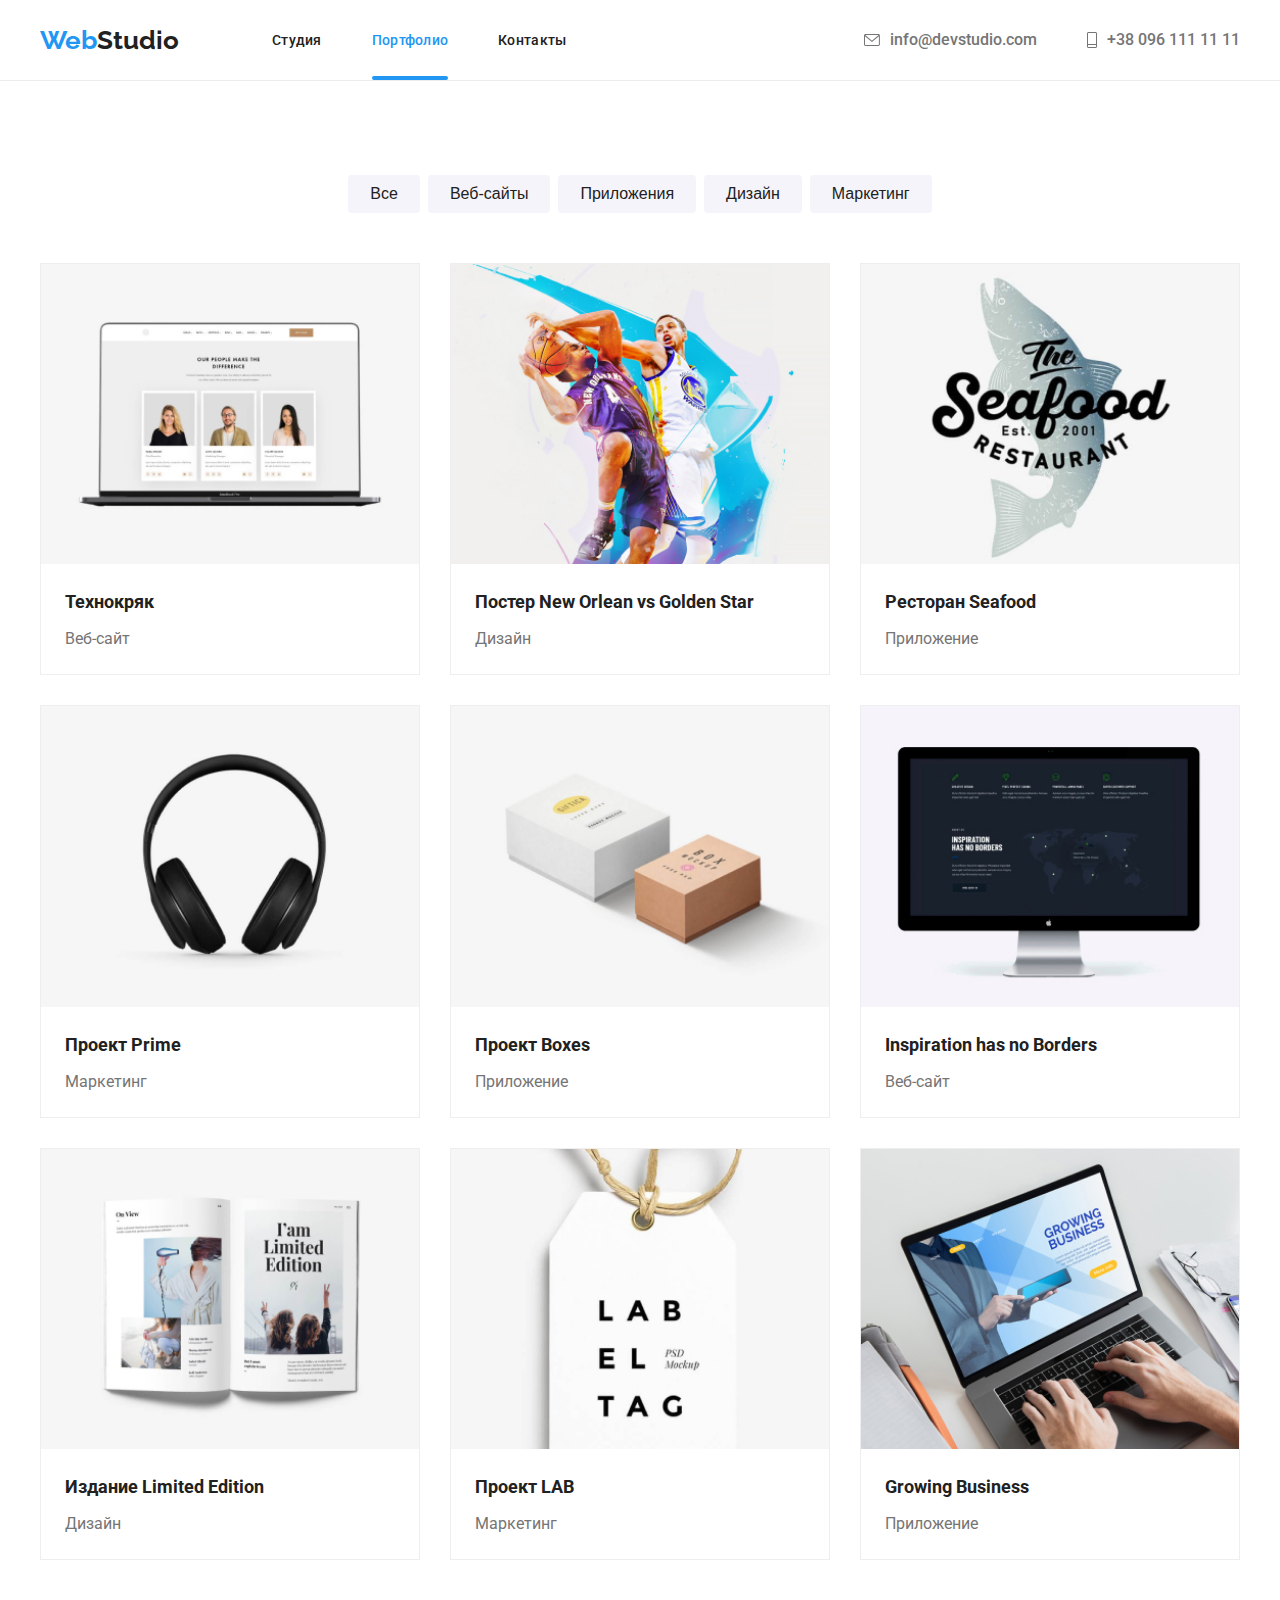
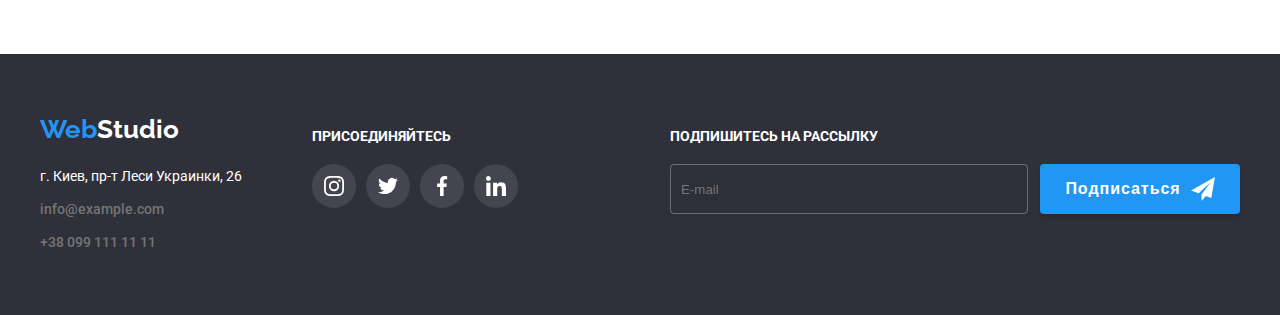
==== commit 2c9218c6: "menyaet cvet pri fokuse v mod.okne, dobavlyaet padding v footer v rassylke" ====
--- a/portfolio.html
+++ b/portfolio.html
@@ -236,8 +236,8 @@
     
                 <form class="subscribe-footer">
                     <div class="subscribe-box">
-                        <input class="email" type="email" name="subscribe-mail" id="subscribe-mail" placeholder="   E-mail">
-                        <label for="mail"></label>
+                        <input class="email" type="email" name="subscribe-mail" id="subscribe-mail" placeholder="E-mail">
+                        <label for="subscribe-mail"></label>
     
                         <button class="subscribe-btn" type="submit">Подписаться
     
--- a/css/style.css
+++ b/css/style.css
@@ -320,7 +320,9 @@
   border: 1px solid rgba(0, 0, 0, 0.1);
 }
 
-.iks:hover {
+.iks:hover,
+.iks:focus {
+  outline: none;
   color: var(--logo-color);
 }
 
@@ -364,6 +366,7 @@
   box-sizing: border-box;
   border-radius: 4px;
   padding-left: 33px;
+  outline: transparent;
   color: #757575;
   cursor: pointer;
   transition-duration: 250ms;
@@ -372,6 +375,7 @@
 
 .form-field:hover > .modal-icons,
 .form-field:focus > .modal-icons {
+  stroke: #2196f3;
   fill: #2196f3;
 }
 
@@ -383,6 +387,33 @@
 .form-comment:hover > .form-box-text,
 .form-comment:focus > .form-box-text {
   border: 1px solid #2196f3;
+}
+
+.form-box:focus {
+  border: 1px solid #2196f3;
+}
+
+.form-box-text:focus {
+  border: 1px solid #2196f3;
+}
+
+.checkbox:checked .galochka:focus {
+  border: 1px solid #2196f3;
+}
+
+.contract-link:focus {
+  outline-color: #2196f3;
+}
+
+.send-modal:focus {
+  outline: none;
+  box-shadow: 0px 1px 3px rgba(0, 0, 0, 0.12), 0px 1px 1px rgba(0, 0, 0, 0.14),
+    0px 2px 1px rgba(0, 0, 0, 0.2);
+  border-radius: 4px;
+}
+
+.form-box:focus + .modal-icons {
+  fill: #2196f3;
 }
 
 .form-box-text {
@@ -392,6 +423,7 @@
   border-radius: 4px;
   font-size: 12px;
   line-height: 1.666;
+  outline: transparent;
   letter-spacing: 0.01em;
   transition-duration: 250ms;
   transition-timing-function: cubic-bezier(0.4, 0, 0.2, 1);
@@ -479,7 +511,14 @@
   background-color: #2196f3;
   background-image: url("../images/galochka.svg");
   background-size: contain;
+  background-repeat: no-repeat;
   background-origin: border-box;
+  background-position: center;
+}
+
+.contract-box {
+  cursor: pointer;
+  position: relative;
 }
 
 .weg {
@@ -673,6 +712,7 @@
 
 .icons:hover,
 .icons:focus {
+  outline: none;
   fill: #ffffff;
   background-color: var(--logo-color);
 }
@@ -761,6 +801,7 @@
 
 .company-icons:hover,
 .company-icons:focus {
+  outline: none;
   border: 1px solid #2196f3;
   color: var(--logo-color);
   fill: var(--logo-color);
@@ -1010,6 +1051,7 @@
 
 .footer-icons:hover,
 .footer-icons:focus {
+  outline: none;
   background-color: var(--logo-color);
 }
 
@@ -1054,6 +1096,8 @@
   box-sizing: border-box;
   filter: drop-shadow(0px 4px 4px rgba(0, 0, 0, 0.15));
   border-radius: 4px;
+  color: #ffffff;
+  padding-left: 10px;
 }
 
 .subscribe-box {
@@ -1091,6 +1135,10 @@
   margin-left: 10px;
 }
 
+.subscribe-btn:focus {
+  box-shadow: 0px 4px 4px rgba(0, 0, 0, 0.5);
+}
+
 /* .subscribe-btn {
   padding: 0;
   display: flex;
